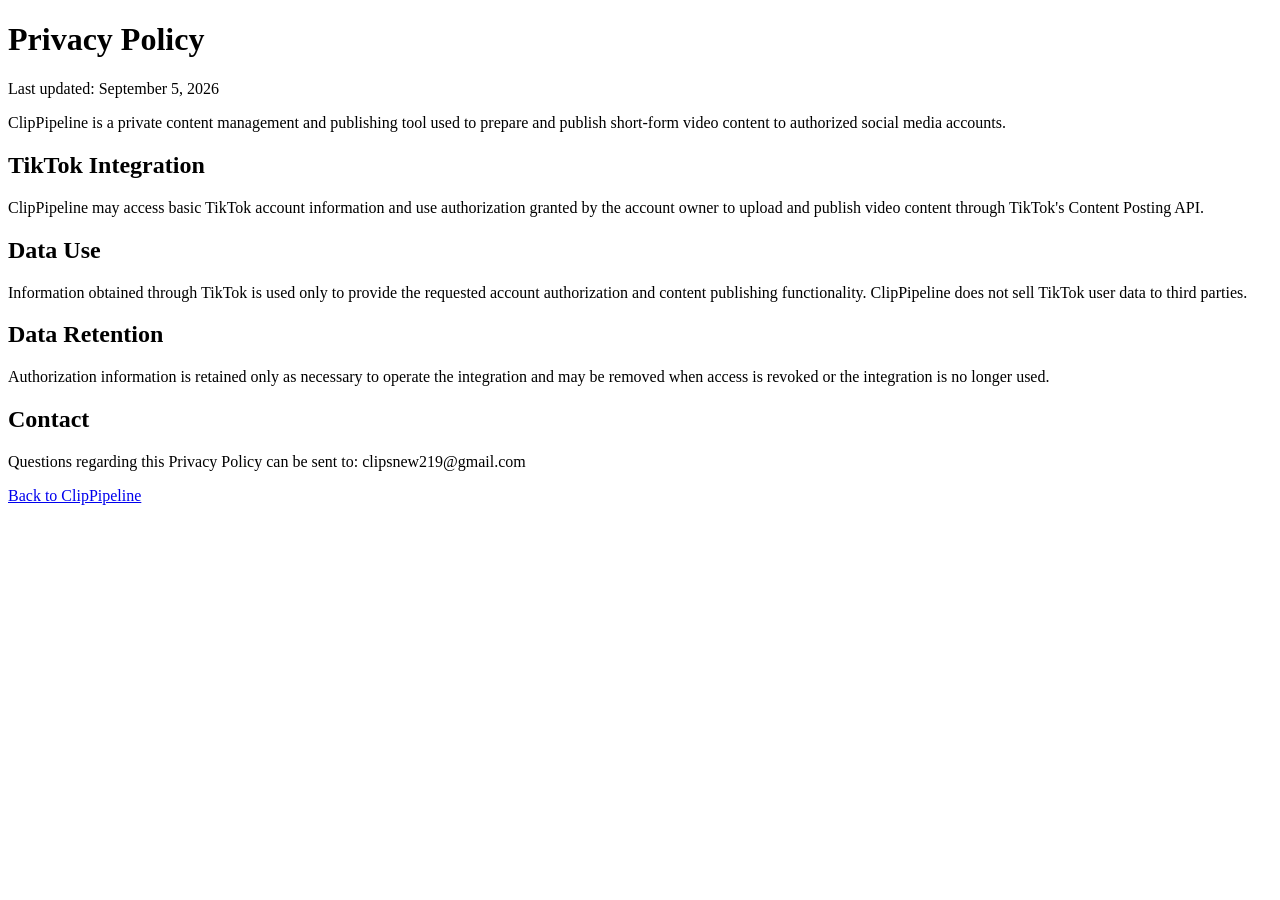
==== privacy.html @ 14244ff1 "Create privacy.html" ====
<!DOCTYPE html>
<html lang="en">
<head>
  <meta charset="UTF-8">
  <meta name="viewport" content="width=device-width, initial-scale=1.0">
  <title>Privacy Policy - ClipPipeline</title>
</head>
<body>
  <h1>Privacy Policy</h1>
  <p>Last updated: September 5, 2026</p>

  <p>
    ClipPipeline is a private content management and publishing tool used
    to prepare and publish short-form video content to authorized social
    media accounts.
  </p>

  <h2>TikTok Integration</h2>
  <p>
    ClipPipeline may access basic TikTok account information and use
    authorization granted by the account owner to upload and publish video
    content through TikTok's Content Posting API.
  </p>

  <h2>Data Use</h2>
  <p>
    Information obtained through TikTok is used only to provide the
    requested account authorization and content publishing functionality.
    ClipPipeline does not sell TikTok user data to third parties.
  </p>

  <h2>Data Retention</h2>
  <p>
    Authorization information is retained only as necessary to operate the
    integration and may be removed when access is revoked or the integration
    is no longer used.
  </p>

  <h2>Contact</h2>
  <p>
    Questions regarding this Privacy Policy can be sent to:
    clipsnew219@gmail.com
  </p>

  <p><a href="index.html">Back to ClipPipeline</a></p>
</body>
</html>
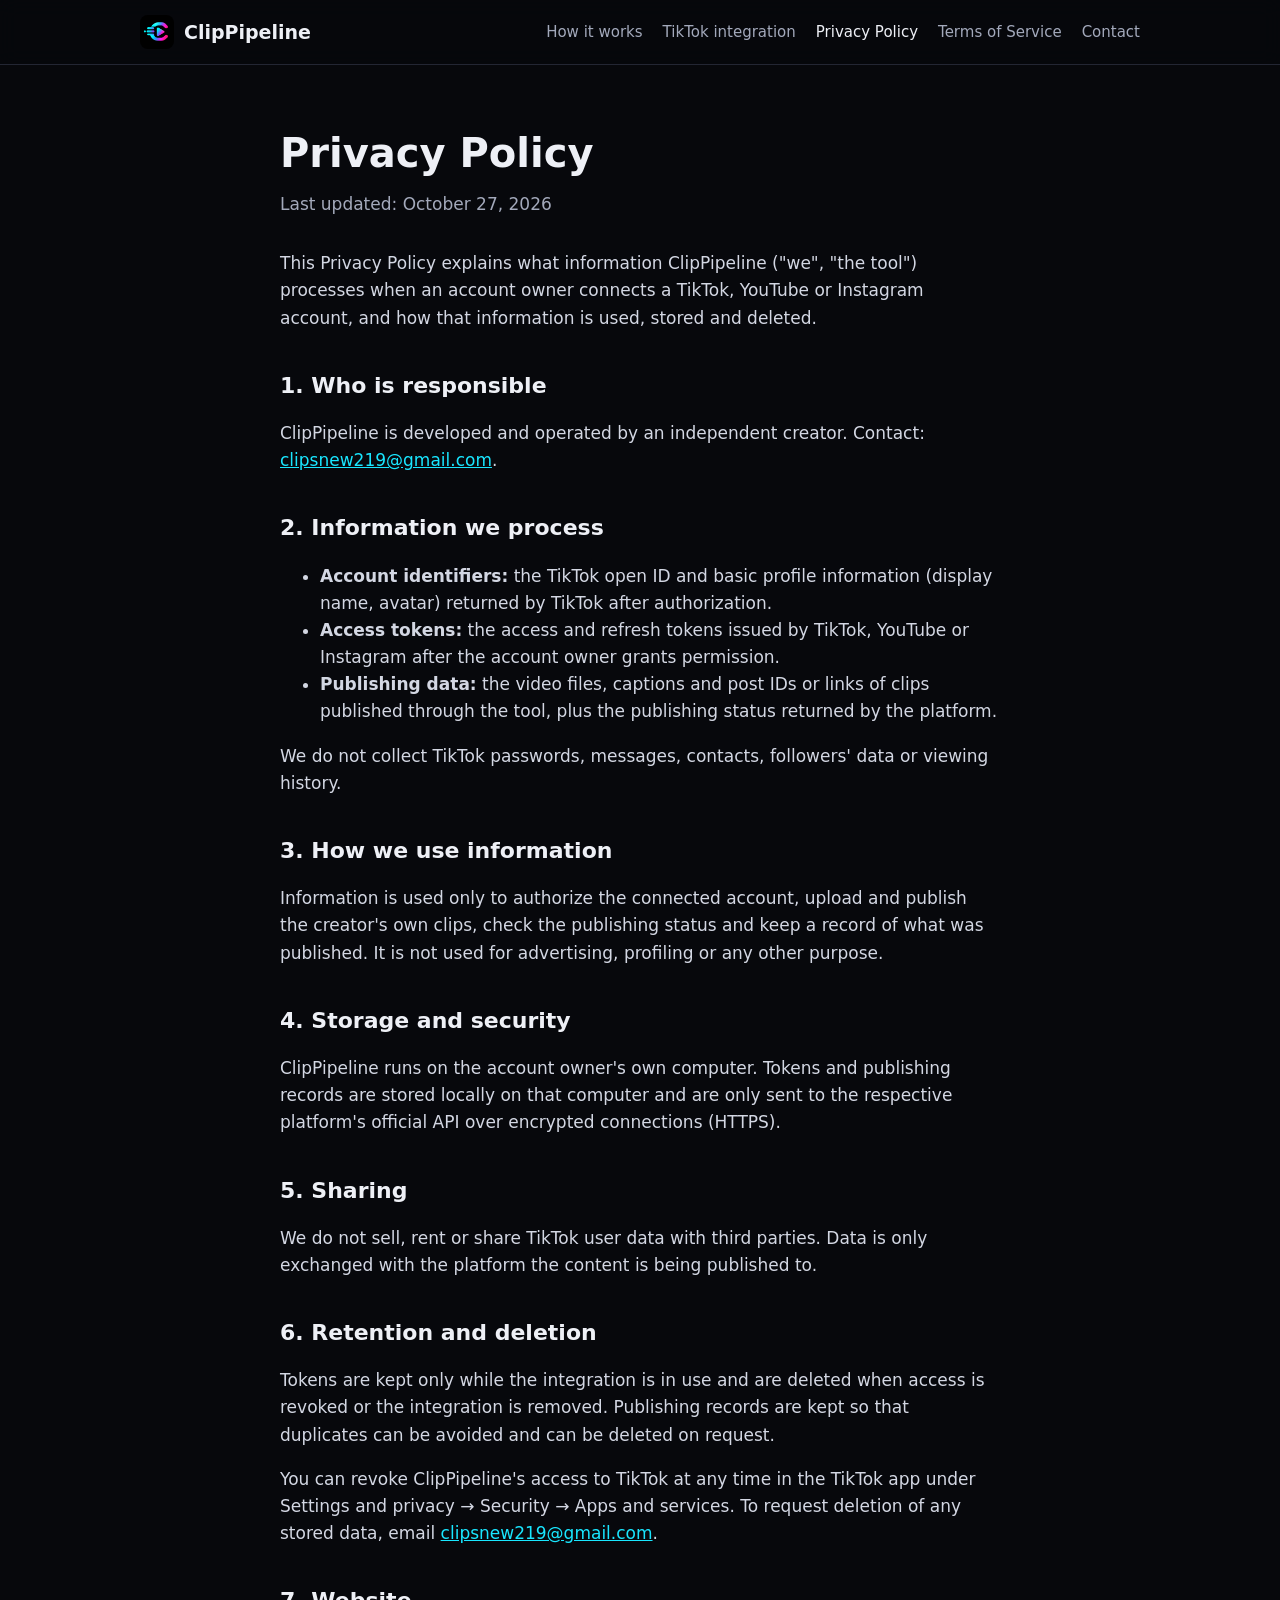
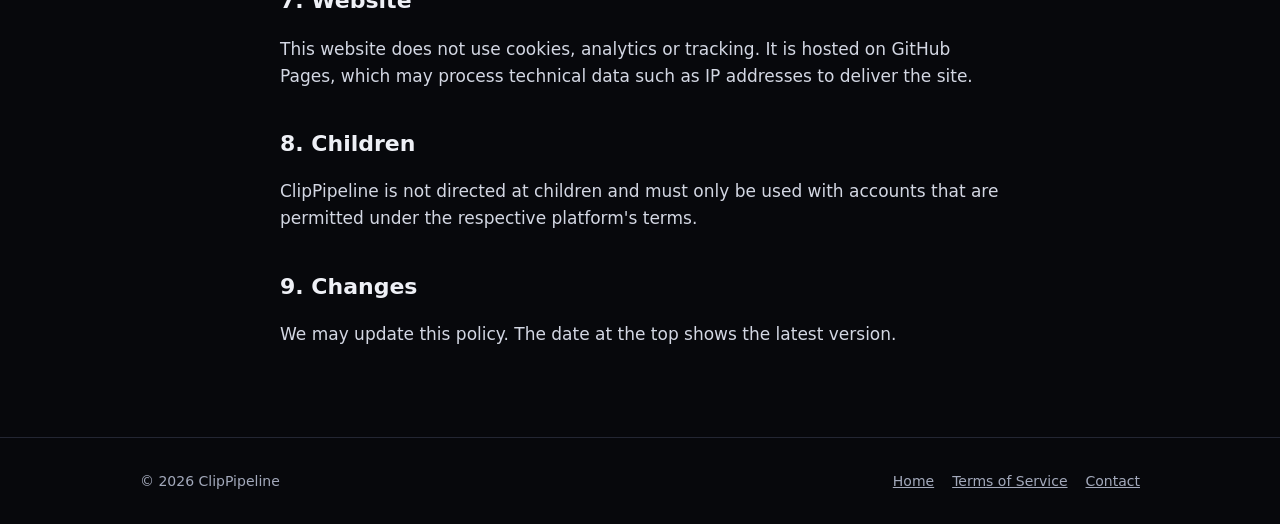
==== commit df56f838: "Add files via upload" ====
--- a/privacy.html
+++ b/privacy.html
@@ -3,45 +3,75 @@
 <head>
   <meta charset="UTF-8">
   <meta name="viewport" content="width=device-width, initial-scale=1.0">
-  <title>Privacy Policy - ClipPipeline</title>
+  <title>Privacy Policy – ClipPipeline</title>
+  <link rel="icon" href="favicon.ico" sizes="any">
+  <link rel="icon" type="image/png" sizes="32x32" href="favicon-32x32.png">
+  <link rel="apple-touch-icon" href="apple-touch-icon.png">
+  <link rel="stylesheet" href="style.css">
 </head>
 <body>
-  <h1>Privacy Policy</h1>
-  <p>Last updated: September 5, 2026</p>
+  <header>
+    <div class="wrap nav">
+      <a class="brand" href="index.html"><img src="logo.png" alt="ClipPipeline logo">ClipPipeline</a>
+      <nav>
+        <a href="index.html#how-it-works">How it works</a>
+        <a href="index.html#tiktok">TikTok integration</a>
+        <a href="privacy.html" aria-current="page">Privacy Policy</a>
+        <a href="terms.html">Terms of Service</a>
+        <a href="index.html#contact">Contact</a>
+      </nav>
+    </div>
+  </header>
 
-  <p>
-    ClipPipeline is a private content management and publishing tool used
-    to prepare and publish short-form video content to authorized social
-    media accounts.
-  </p>
+  <main class="wrap doc">
+    <h1>Privacy Policy</h1>
+    <p class="updated">Last updated: October 27, 2026</p>
 
-  <h2>TikTok Integration</h2>
-  <p>
-    ClipPipeline may access basic TikTok account information and use
-    authorization granted by the account owner to upload and publish video
-    content through TikTok's Content Posting API.
-  </p>
+    <p>This Privacy Policy explains what information ClipPipeline ("we", "the tool") processes when an account owner connects a TikTok, YouTube or Instagram account, and how that information is used, stored and deleted.</p>
 
-  <h2>Data Use</h2>
-  <p>
-    Information obtained through TikTok is used only to provide the
-    requested account authorization and content publishing functionality.
-    ClipPipeline does not sell TikTok user data to third parties.
-  </p>
+    <h2>1. Who is responsible</h2>
+    <p>ClipPipeline is developed and operated by an independent creator. Contact: <a href="mailto:clipsnew219@gmail.com">clipsnew219@gmail.com</a>.</p>
 
-  <h2>Data Retention</h2>
-  <p>
-    Authorization information is retained only as necessary to operate the
-    integration and may be removed when access is revoked or the integration
-    is no longer used.
-  </p>
+    <h2>2. Information we process</h2>
+    <ul>
+      <li><strong>Account identifiers:</strong> the TikTok open ID and basic profile information (display name, avatar) returned by TikTok after authorization.</li>
+      <li><strong>Access tokens:</strong> the access and refresh tokens issued by TikTok, YouTube or Instagram after the account owner grants permission.</li>
+      <li><strong>Publishing data:</strong> the video files, captions and post IDs or links of clips published through the tool, plus the publishing status returned by the platform.</li>
+    </ul>
+    <p>We do not collect TikTok passwords, messages, contacts, followers' data or viewing history.</p>
 
-  <h2>Contact</h2>
-  <p>
-    Questions regarding this Privacy Policy can be sent to:
-    clipsnew219@gmail.com
-  </p>
+    <h2>3. How we use information</h2>
+    <p>Information is used only to authorize the connected account, upload and publish the creator's own clips, check the publishing status and keep a record of what was published. It is not used for advertising, profiling or any other purpose.</p>
 
-  <p><a href="index.html">Back to ClipPipeline</a></p>
+    <h2>4. Storage and security</h2>
+    <p>ClipPipeline runs on the account owner's own computer. Tokens and publishing records are stored locally on that computer and are only sent to the respective platform's official API over encrypted connections (HTTPS).</p>
+
+    <h2>5. Sharing</h2>
+    <p>We do not sell, rent or share TikTok user data with third parties. Data is only exchanged with the platform the content is being published to.</p>
+
+    <h2>6. Retention and deletion</h2>
+    <p>Tokens are kept only while the integration is in use and are deleted when access is revoked or the integration is removed. Publishing records are kept so that duplicates can be avoided and can be deleted on request.</p>
+    <p>You can revoke ClipPipeline's access to TikTok at any time in the TikTok app under Settings and privacy → Security → Apps and services. To request deletion of any stored data, email <a href="mailto:clipsnew219@gmail.com">clipsnew219@gmail.com</a>.</p>
+
+    <h2>7. Website</h2>
+    <p>This website does not use cookies, analytics or tracking. It is hosted on GitHub Pages, which may process technical data such as IP addresses to deliver the site.</p>
+
+    <h2>8. Children</h2>
+    <p>ClipPipeline is not directed at children and must only be used with accounts that are permitted under the respective platform's terms.</p>
+
+    <h2>9. Changes</h2>
+    <p>We may update this policy. The date at the top shows the latest version.</p>
+  </main>
+
+  <footer>
+    <div class="wrap">
+      <span>© 2026 ClipPipeline</span>
+      <nav>
+        <a href="index.html">Home</a>
+        <a href="terms.html">Terms of Service</a>
+        <a href="mailto:clipsnew219@gmail.com">Contact</a>
+      </nav>
+    </div>
+  </footer>
 </body>
 </html>
--- a/style.css
+++ b/style.css
@@ -0,0 +1,113 @@
+:root {
+  --bg: #07080c;
+  --surface: #11131a;
+  --line: #232633;
+  --text: #eef0f6;
+  --muted: #a3a9bb;
+  --cyan: #19e6ff;
+  --violet: #8a5cff;
+  --pink: #ff2fa8;
+  --gradient: linear-gradient(90deg, var(--cyan), var(--violet) 55%, var(--pink));
+}
+
+* { box-sizing: border-box; }
+
+html { scroll-behavior: smooth; }
+
+body {
+  margin: 0;
+  background: var(--bg);
+  color: var(--text);
+  font: 17px/1.6 "Inter", system-ui, -apple-system, "Segoe UI", sans-serif;
+}
+
+a { color: var(--cyan); }
+
+.wrap { max-width: 1040px; margin: 0 auto; padding: 0 20px; }
+
+header {
+  position: sticky; top: 0; z-index: 10;
+  background: rgba(7, 8, 12, 0.85);
+  backdrop-filter: blur(10px);
+  border-bottom: 1px solid var(--line);
+}
+
+.nav { display: flex; align-items: center; gap: 12px 24px; min-height: 64px; flex-wrap: wrap; padding-top: 10px; padding-bottom: 10px; }
+
+.brand {
+  display: flex; align-items: center; gap: 10px;
+  color: var(--text); text-decoration: none; font-weight: 700; font-size: 19px;
+}
+
+.brand img { width: 34px; height: 34px; border-radius: 8px; }
+
+.nav nav { margin-left: auto; display: flex; gap: 20px; flex-wrap: wrap; }
+
+.nav nav a { color: var(--muted); text-decoration: none; font-size: 15px; }
+
+.nav nav a:hover, .nav nav a[aria-current="page"] { color: var(--text); }
+
+.hero { padding: 88px 0 72px; display: grid; grid-template-columns: 1.3fr 1fr; gap: 48px; align-items: center; }
+
+.hero h1 { font-size: 52px; line-height: 1.08; margin: 0 0 20px; letter-spacing: -0.02em; }
+
+.grad { background: var(--gradient); -webkit-background-clip: text; background-clip: text; color: transparent; }
+
+.hero p { color: var(--muted); font-size: 19px; margin: 0 0 28px; }
+
+.hero img { width: 100%; max-width: 380px; justify-self: center; border-radius: 28px; box-shadow: 0 0 80px rgba(138, 92, 255, 0.25); }
+
+.btn {
+  display: inline-block; padding: 12px 22px; border-radius: 999px;
+  background: var(--gradient); color: #07080c; font-weight: 700; text-decoration: none;
+}
+
+.btn.ghost { background: none; color: var(--text); border: 1px solid var(--line); margin-left: 10px; }
+
+section { padding: 64px 0; border-top: 1px solid var(--line); }
+
+section h2 { font-size: 32px; margin: 0 0 12px; letter-spacing: -0.01em; }
+
+.lead { color: var(--muted); max-width: 680px; margin: 0 0 36px; }
+
+.grid { display: grid; grid-template-columns: repeat(3, 1fr); gap: 18px; }
+
+.card { background: var(--surface); border: 1px solid var(--line); border-radius: 16px; padding: 24px; }
+
+.card h3 { margin: 0 0 8px; font-size: 18px; }
+
+.card p { margin: 0; color: var(--muted); font-size: 15px; }
+
+.step { font-size: 13px; font-weight: 700; letter-spacing: 0.08em; text-transform: uppercase; margin-bottom: 10px; }
+
+.platforms { display: flex; gap: 12px; flex-wrap: wrap; }
+
+.pill { border: 1px solid var(--line); border-radius: 999px; padding: 8px 16px; color: var(--muted); }
+
+.doc { padding-top: 56px; padding-bottom: 72px; max-width: 760px; }
+
+.doc h1 { font-size: 40px; margin: 0 0 6px; }
+
+.doc .updated { color: var(--muted); margin: 0 0 32px; }
+
+.doc h2 { font-size: 22px; margin: 36px 0 8px; }
+
+.doc p, .doc li { color: #d3d7e3; }
+
+footer { border-top: 1px solid var(--line); padding: 32px 0; color: var(--muted); font-size: 14px; }
+
+footer .wrap { display: flex; gap: 20px; flex-wrap: wrap; align-items: center; }
+
+footer nav { margin-left: auto; display: flex; gap: 18px; }
+
+footer a { color: var(--muted); }
+
+@media (max-width: 800px) {
+  .hero { grid-template-columns: 1fr; padding-top: 56px; }
+  .hero h1 { font-size: 38px; }
+  .hero img { max-width: 240px; }
+  .grid { grid-template-columns: 1fr; }
+  .nav nav { margin-left: 0; width: 100%; gap: 6px 14px; }
+  .nav nav a { font-size: 14px; }
+  header { position: static; }
+}
